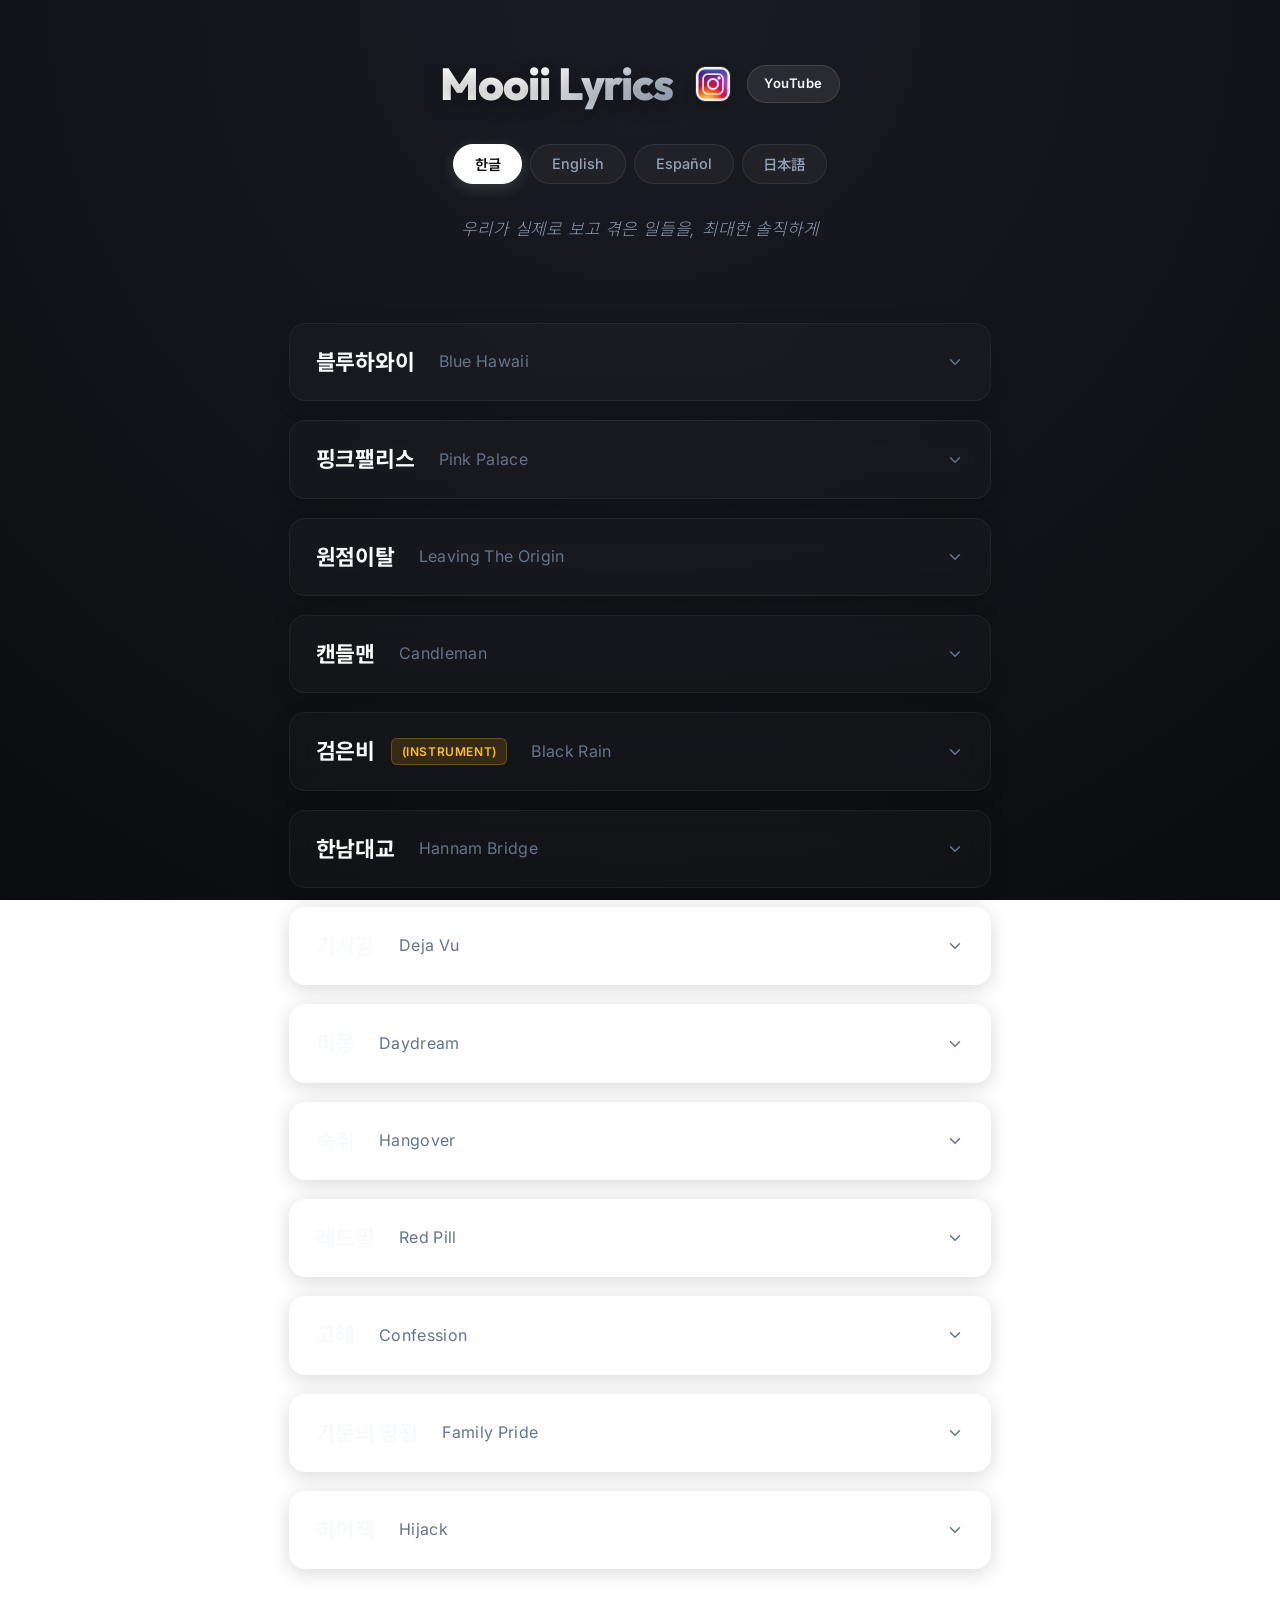
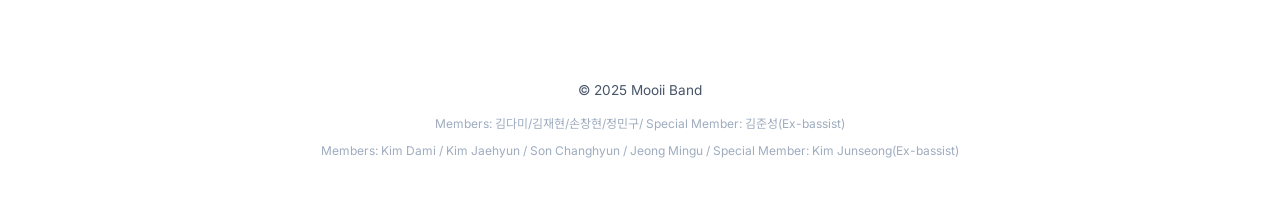
==== lyrics/index.html @ cfdd1d94 "Deploy MOOII EPK and lyrics site Co-Authored-By: Claude Sonnet 5.5 <noreply@anthropic.com>" ====
<!doctype html>
<html lang="ko">
  <head>
    <meta charset="UTF-8" />
    <meta name="viewport" content="width=device-width, initial-scale=1.0" />
    <title>Mooii Lyrics</title>
    <!-- Google Fonts for premium typography -->
    <link rel="preconnect" href="https://fonts.googleapis.com" />
    <link rel="preconnect" href="https://fonts.gstatic.com" crossorigin />
    <link
      href="https://fonts.googleapis.com/css2?family=Inter:wght@300;400;500;600;700&family=Outfit:wght@400;500;700;800&family=Noto+Sans+KR:wght@300;400;500;700&family=Noto+Sans+JP:wght@300;400;500;700&display=swap"
      rel="stylesheet" />
    <link rel="stylesheet" href="style.css" />
  </head>
  <body>
    <header>
      <div class="header-inner">
        <h1>Mooii Lyrics</h1>
        <a
          href="https://www.instagram.com/bandthemooii/"
          class="insta-link"
          target="_blank"
          aria-label="Mooii Instagram">
          <img src="../static/icon.avif" alt="Instagram" class="insta-img" />
        </a>
        <a
          href="https://www.youtube.com/@bandthemooii"
          class="youtube-link"
          target="_blank"
          aria-label="Mooii YouTube">
          YouTube
        </a>
      </div>
      <div class="lang-switch">
        <button data-lang="ko">한글</button>
        <button data-lang="en">English</button>
        <button data-lang="es">Español</button>
        <button data-lang="ja">日本語</button>
      </div>

      <!-- Band slogan that changes dynamically based on selected language -->
      <p id="slogan" class="slogan">
        우리가 실제로 보고 겪은 일들을, 최대한 솔직하게
      </p>
    </header>

    <main id="songs-list">
      <!-- 곡 리스트가 JS로 렌더링됩니다 -->
    </main>

    <footer>
      <p>© 2025 Mooii Band</p>
      <p class="footer-note">
        Members: 김다미/김재현/손창현/정민구/ Special Member: 김준성(Ex-bassist)
      </p>
      <p class="footer-note">
        Members: Kim Dami / Kim Jaehyun / Son Changhyun / Jeong
        Mingu / Special Member: Kim Junseong(Ex-bassist)
      </p>
    </footer>
    <script src="lyrics.js"></script>
  </body>
</html>
---- lyrics/style.css ----
/* Global Design Tokens & Base Styles */
* {
  box-sizing: border-box;
}

body {
  font-family:
    "Inter",
    "Noto Sans KR",
    "Noto Sans JP",
    -apple-system,
    BlinkMacSystemFont,
    Arial,
    sans-serif;
  background: radial-gradient(circle at top, #1a1c24 0%, #0b0c0f 100%);
  background-attachment: fixed;
  margin: 0;
  color: #e2e8f0;
  line-height: 1.6;
  -webkit-font-smoothing: antialiased;
}

/* Header & Navigation Styling */
header {
  position: relative;
  padding: 3rem 1.5rem 2rem 1.5rem;
  text-align: center;
  max-width: 800px;
  margin: 0 auto;
}

.header-inner {
  display: flex;
  flex-direction: row;
  align-items: center;
  justify-content: center;
  margin-bottom: 1.5rem;
  position: relative;
}

header h1 {
  font-family: "Outfit", sans-serif;
  margin: 0;
  font-size: 2.8rem;
  font-weight: 800;
  letter-spacing: -0.02em;
  background: linear-gradient(135deg, #ffffff 40%, #94a3b8 100%);
  -webkit-background-clip: text;
  -webkit-text-fill-color: transparent;
  text-shadow: 0 4px 20px rgba(0, 0, 0, 0.3);
}

/* Slogan Style */
.slogan {
  font-size: 1.05rem;
  color: #94a3b8;
  margin: 0.5rem 0 2rem 0;
  font-weight: 300;
  letter-spacing: 0.05em;
  font-style: italic;
  opacity: 0.95;
  animation: fadeIn 0.8s ease-in-out;
}

/* Instagram Logo Animation */
.insta-link {
  margin-left: 1.2rem;
  display: flex;
  align-items: center;
  justify-content: center;
  width: 42px;
  height: 42px;
  text-decoration: none;
  z-index: 10;
  transition: transform 0.3s cubic-bezier(0.175, 0.885, 0.32, 1.275);
}

.insta-img {
  width: 36px;
  height: 36px;
  border-radius: 10px;
  object-fit: cover;
  display: block;
  box-shadow: 0 4px 12px rgba(0, 0, 0, 0.25);
  border: 1px solid rgba(255, 255, 255, 0.1);
  transition: border-color 0.3s;
}

.insta-link:hover {
  transform: scale(1.15) rotate(-8deg);
}

.insta-link:hover .insta-img {
  border-color: rgba(255, 255, 255, 0.35);
}

.youtube-link {
  margin-left: 0.8rem;
  display: inline-flex;
  align-items: center;
  justify-content: center;
  padding: 0.45rem 1rem;
  font-size: 0.82rem;
  font-weight: 600;
  color: #f8fafc;
  text-decoration: none;
  background: rgba(255, 255, 255, 0.08);
  border: 1px solid rgba(255, 255, 255, 0.12);
  border-radius: 999px;
  letter-spacing: 0.04em;
  transition: transform 0.2s ease, background-color 0.2s ease, color 0.2s ease;
  font-family: inherit;
  white-space: nowrap;
}

.youtube-link:hover {
  background: rgba(255, 255, 255, 0.18);
  color: #ffffff;
  transform: translateY(-1px);
}

/* Language Switcher */
.lang-switch {
  display: flex;
  justify-content: center;
  gap: 0.5rem;
  margin-bottom: 2rem;
}

.lang-switch button {
  background: rgba(255, 255, 255, 0.04);
  color: #94a3b8;
  border: 1px solid rgba(255, 255, 255, 0.08);
  border-radius: 30px;
  padding: 0.55rem 1.3rem;
  font-size: 0.9rem;
  font-weight: 500;
  cursor: pointer;
  transition: all 0.25s ease;
  font-family: inherit;
}

.lang-switch button:hover {
  background: rgba(255, 255, 255, 0.08);
  color: #fff;
  border-color: rgba(255, 255, 255, 0.15);
}

.lang-switch button.active {
  background: #ffffff;
  color: #0f0f11;
  border-color: #ffffff;
  font-weight: 600;
  box-shadow: 0 4px 15px rgba(255, 255, 255, 0.15);
}

/* Premium Search Input Wrapper */
.search-wrap {
  max-width: 600px;
  margin: 0 auto 1.5rem auto;
  padding: 0 1rem;
}

.search-box {
  position: relative;
  display: flex;
  align-items: center;
  background: rgba(255, 255, 255, 0.03);
  border: 1px solid rgba(255, 255, 255, 0.08);
  border-radius: 12px;
  padding: 0 1.2rem;
  transition: all 0.3s ease;
  box-shadow: inset 0 2px 4px rgba(0, 0, 0, 0.2);
}

.search-box:focus-within {
  border-color: rgba(255, 255, 255, 0.25);
  background: rgba(255, 255, 255, 0.05);
  box-shadow:
    0 0 16px rgba(255, 255, 255, 0.03),
    inset 0 1px 2px rgba(0, 0, 0, 0.15);
}

.search-icon {
  color: #64748b;
  margin-right: 0.8rem;
  flex-shrink: 0;
  transition: color 0.3s;
}

.search-box:focus-within .search-icon {
  color: #94a3b8;
}

.search-box input {
  width: 100%;
  background: none;
  border: none;
  outline: none;
  color: #f1f5f9;
  font-size: 1rem;
  padding: 0.9rem 0;
  font-family: inherit;
}

.search-box input::placeholder {
  color: #64748b;
}

/* Main Container */
main {
  max-width: 750px;
  margin: 1rem auto 4rem auto;
  padding: 0 1.5rem;
}

/* No Results placeholder */
.no-results {
  text-align: center;
  padding: 3rem 1rem;
  color: #64748b;
  font-size: 1.1rem;
  border: 1px dashed rgba(255, 255, 255, 0.06);
  border-radius: 16px;
  background: rgba(255, 255, 255, 0.01);
}

/* Song Block Accordion (Glassmorphism) */
.song-block {
  background: rgba(255, 255, 255, 0.02);
  border: 1px solid rgba(255, 255, 255, 0.06);
  border-radius: 16px;
  margin-bottom: 1.2rem;
  cursor: pointer;
  transition: all 0.3s cubic-bezier(0.4, 0, 0.2, 1);
  overflow: hidden;
  box-shadow: 0 4px 20px rgba(0, 0, 0, 0.15);
  backdrop-filter: blur(12px);
  -webkit-backdrop-filter: blur(12px);
}

.song-block:hover {
  transform: translateY(-2px);
  background: rgba(255, 255, 255, 0.035);
  border-color: rgba(255, 255, 255, 0.12);
  box-shadow: 0 8px 30px rgba(0, 0, 0, 0.25);
}

.song-block.open {
  background: rgba(255, 255, 255, 0.03);
  border-color: rgba(255, 255, 255, 0.15);
  box-shadow: 0 12px 35px rgba(0, 0, 0, 0.3);
}

/* Song Header / Title Row */
.song-title {
  font-family: "Outfit", "Noto Sans KR", sans-serif;
  font-size: 1.35rem;
  font-weight: 700;
  padding: 1.3rem 1.6rem;
  display: flex;
  align-items: center;
  justify-content: space-between;
  gap: 1rem;
  user-select: none;
  transition: background 0.2s;
}

.title-main {
  display: flex;
  align-items: center;
  flex-wrap: wrap;
  gap: 0.6rem;
}

.title-text {
  color: #f8fafc;
  letter-spacing: -0.01em;
}

/* Instrumental Tag badge */
.instrument-tag {
  font-size: 0.75rem;
  font-weight: 600;
  text-transform: uppercase;
  letter-spacing: 0.05em;
  background: rgba(245, 158, 11, 0.15);
  color: #fbbf24;
  border: 1px solid rgba(245, 158, 11, 0.3);
  padding: 0.2rem 0.6rem;
  border-radius: 6px;
  margin-left: 0.4rem;
  font-family: "Inter", sans-serif;
  vertical-align: middle;
}

/* Subtitle (translated / alternative title) */
.song-title .subtitle {
  font-size: 1rem;
  color: #64748b;
  font-weight: 400;
  margin-right: auto;
  margin-left: 0.5rem;
  letter-spacing: 0.02em;
  font-family: "Inter", sans-serif;
}

/* Chevron Rotate Icon */
.toggle-icon {
  color: #64748b;
  display: flex;
  align-items: center;
  justify-content: center;
  transition:
    transform 0.3s cubic-bezier(0.4, 0, 0.2, 1),
    color 0.3s;
  flex-shrink: 0;
}

.song-block:hover .toggle-icon {
  color: #94a3b8;
}

.song-block.open .toggle-icon {
  transform: rotate(180deg);
  color: #f1f5f9;
}

/* Expanded Card Content Container */
.song-content {
  display: none;
  padding: 1.6rem 2rem 2.5rem 2rem;
  border-top: 1px solid rgba(255, 255, 255, 0.06);
  background: rgba(0, 0, 0, 0.15);
  animation: slideDown 0.35s cubic-bezier(0.4, 0, 0.2, 1);
}

.song-block.open .song-content {
  display: block;
}

/* Inner Sections (Credits, Theme, References) */
.song-credits {
  display: flex;
  flex-wrap: wrap;
  gap: 1.2rem;
  margin-bottom: 1.5rem;
  font-size: 0.88rem;
  color: #94a3b8;
  border-bottom: 1px solid rgba(255, 255, 255, 0.04);
  padding-bottom: 1rem;
}

.credit-item strong {
  color: #cbd5e1;
  font-weight: 600;
  margin-right: 0.3rem;
}

.song-section {
  margin-bottom: 1.8rem;
}

.song-section:last-of-type {
  margin-bottom: 0;
}

.section-label {
  font-size: 0.8rem;
  font-weight: 700;
  text-transform: uppercase;
  letter-spacing: 0.1em;
  color: #64748b;
  margin-bottom: 0.6rem;
}

/* Theme/Introduction Style */
.theme-text {
  font-size: 0.98rem;
  color: #cbd5e1;
  line-height: 1.6;
  white-space: pre-wrap;
}

/* References Badges */
.ref-tags {
  display: flex;
  flex-wrap: wrap;
  gap: 0.5rem;
  margin-top: 0.4rem;
}

.ref-tag {
  font-size: 0.82rem;
  background: rgba(255, 255, 255, 0.03);
  border: 1px solid rgba(255, 255, 255, 0.07);
  padding: 0.3rem 0.75rem;
  border-radius: 8px;
  color: #94a3b8;
  transition: all 0.2s ease;
}

.ref-tag:hover {
  background: rgba(255, 255, 255, 0.07);
  color: #f1f5f9;
  border-color: rgba(255, 255, 255, 0.15);
}

/* Lyrics Section Styling */
.lyrics-section {
  border-top: 1px solid rgba(255, 255, 255, 0.04);
  padding-top: 1.6rem;
  margin-top: 1.6rem;
}

.lyrics-text {
  font-size: 1.08rem;
  line-height: 1.85;
  color: #e2e8f0;
  white-space: pre-line;
  text-align: left;
  letter-spacing: 0.02em;
  padding-left: 0.5rem;
}

/* Animation Keys */
@keyframes fadeIn {
  from {
    opacity: 0;
    transform: translateY(4px);
  }
  to {
    opacity: 1;
    transform: translateY(0);
  }
}

@keyframes slideDown {
  from {
    opacity: 0;
    transform: translateY(-8px);
  }
  to {
    opacity: 1;
    transform: translateY(0);
  }
}

/* Footer Styling */
footer {
  text-align: center;
  color: #475569;
  font-size: 0.85rem;
  margin: 4rem 0 3rem 0;
  border-top: 1px solid rgba(255, 255, 255, 0.03);
  padding-top: 2rem;
}

.footer-note {
  color: #94a3b8;
  font-size: 0.75rem;
  margin: 0.6rem auto 0;
  max-width: 680px;
  line-height: 1.45;
  opacity: 0.9;
}

/* Responsive Rules for Small Devices */
@media (max-width: 650px) {
  header {
    padding: 2rem 1rem 1rem 1rem;
  }

  header h1 {
    font-size: 2.1rem;
  }

  .slogan {
    font-size: 0.95rem;
    margin-bottom: 1.5rem;
  }

  .lang-switch {
    gap: 0.3rem;
    margin-bottom: 1.5rem;
  }

  .lang-switch button {
    padding: 0.45rem 0.9rem;
    font-size: 0.82rem;
  }

  main {
    padding: 0 0.8rem;
    margin-top: 0.5rem;
  }

  .song-title {
    font-size: 1.15rem;
    padding: 1.1rem;
    flex-wrap: wrap;
    align-items: center;
  }

  .song-title .subtitle {
    font-size: 0.88rem;
    width: 100%;
    margin-top: 0.2rem;
    color: #64748b;
  }

  .song-content {
    padding: 1.2rem 1.2rem 1.8rem 1.2rem;
  }

  .lyrics-text {
    font-size: 1rem;
    line-height: 1.75;
  }

  .insta-link {
    width: 36px;
    height: 36px;
    margin-left: 0.8rem;
  }

  .insta-img {
    width: 30px;
    height: 30px;
    border-radius: 8px;
  }
}
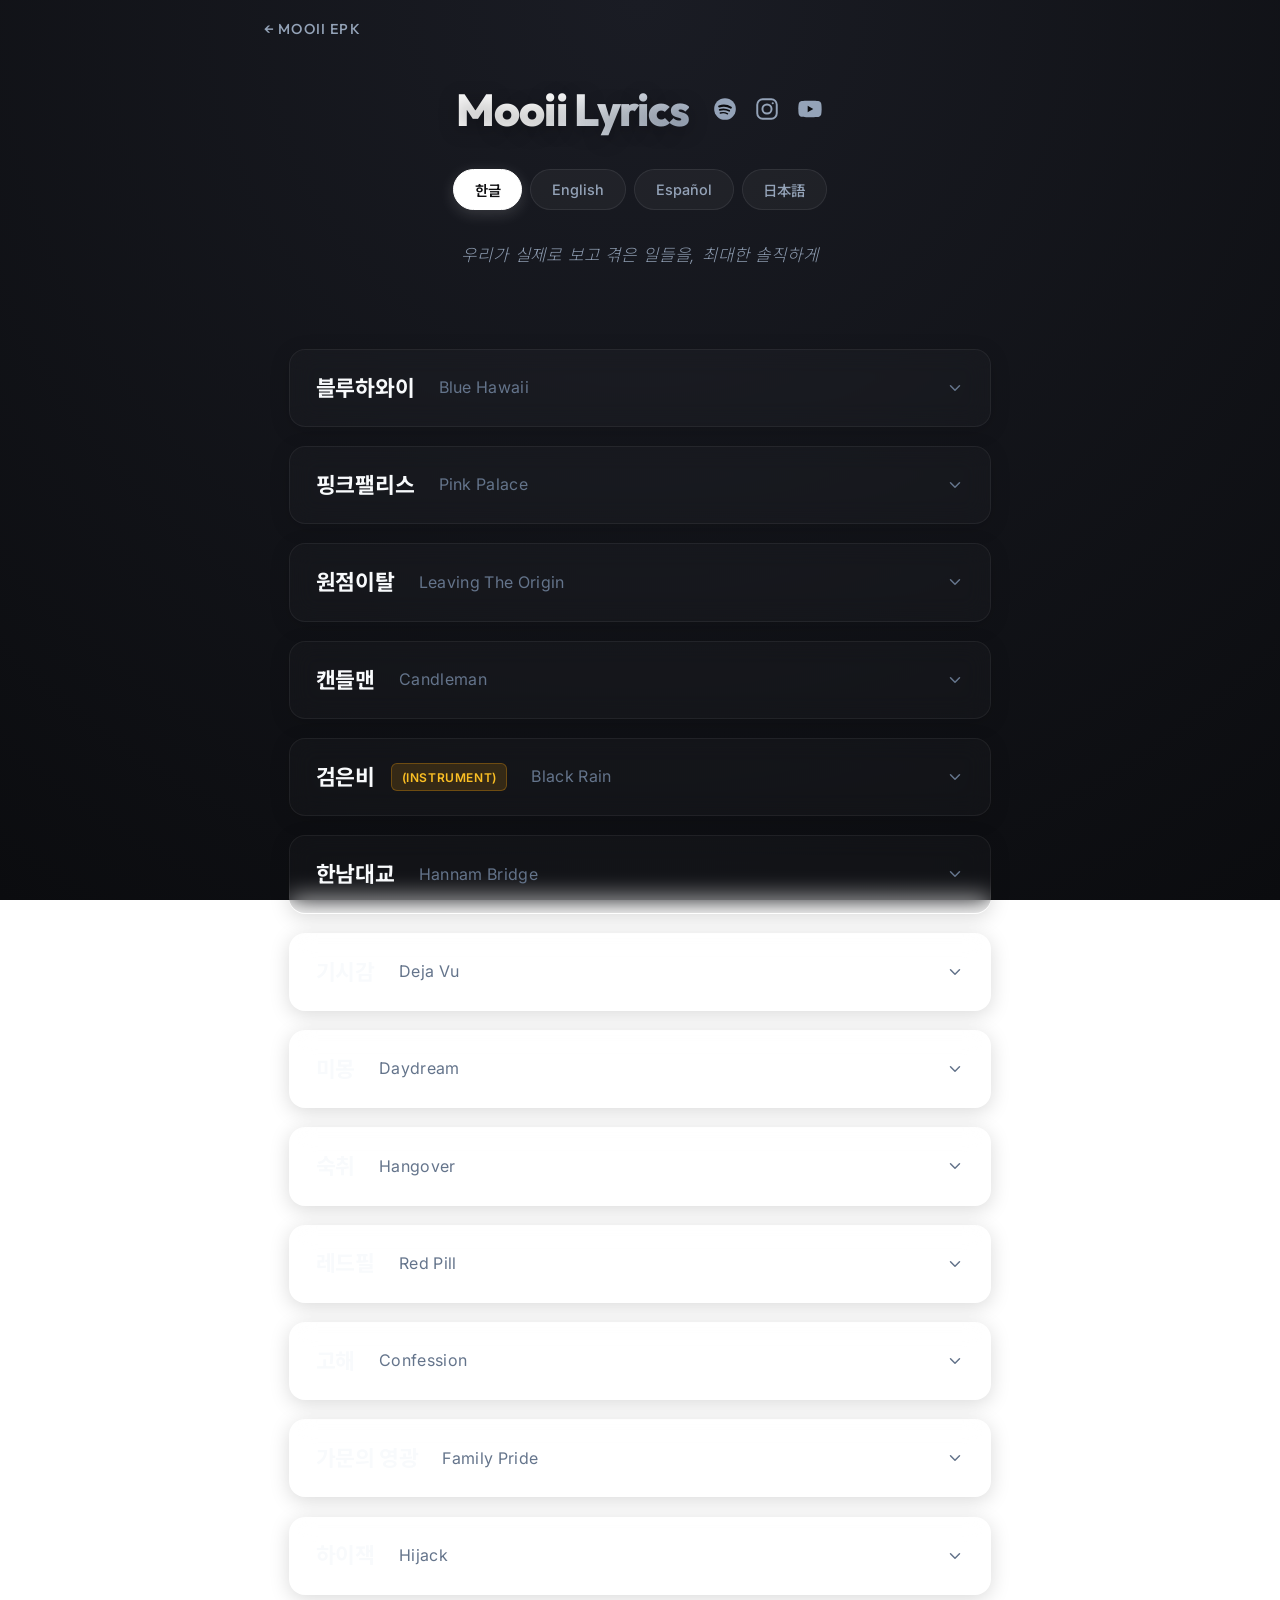
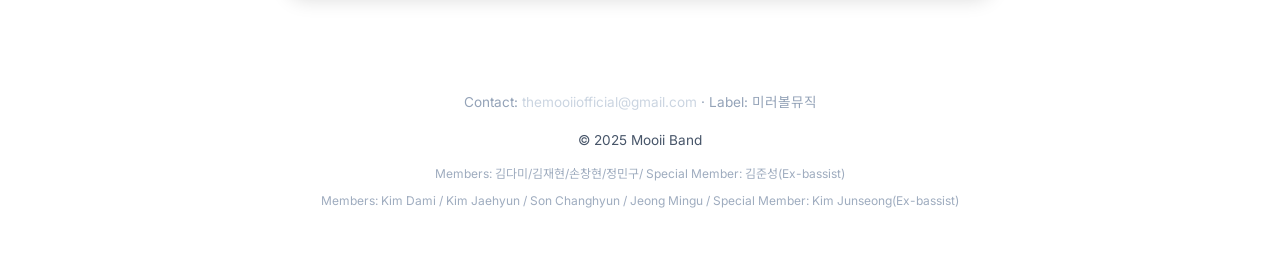
==== commit 774bd8c2: "표현 수정 및 앨범 커버 다운로드 가능" ====
--- a/lyrics/index.html
+++ b/lyrics/index.html
@@ -13,23 +13,35 @@
     <link rel="stylesheet" href="style.css" />
   </head>
   <body>
+    <nav class="top-nav">
+      <a href="../" class="epk-link">← MOOII EPK</a>
+    </nav>
     <header>
       <div class="header-inner">
         <h1>Mooii Lyrics</h1>
-        <a
-          href="https://www.instagram.com/bandthemooii/"
-          class="insta-link"
-          target="_blank"
-          aria-label="Mooii Instagram">
-          <img src="../static/icon.avif" alt="Instagram" class="insta-img" />
-        </a>
-        <a
-          href="https://www.youtube.com/@bandthemooii"
-          class="youtube-link"
-          target="_blank"
-          aria-label="Mooii YouTube">
-          YouTube
-        </a>
+        <div class="social-icons">
+          <a href="https://open.spotify.com/artist/7vKfQwSMeLaGUwXzasgpwv" target="_blank" rel="noopener" aria-label="Spotify" title="Spotify">
+            <svg viewBox="0 0 24 24" width="26" height="26" fill="none" stroke="currentColor" stroke-width="2" stroke-linecap="round" aria-hidden="true">
+              <circle cx="12" cy="12" r="10" fill="currentColor" stroke="none" />
+              <path d="M6.6 9.6c3.6-1.1 7.6-.8 10.8 1.1" stroke="#0b0c0f" stroke-width="1.9" />
+              <path d="M7.1 12.8c3-.9 6.1-.6 8.8.9" stroke="#0b0c0f" stroke-width="1.6" />
+              <path d="M7.7 15.7c2.4-.7 4.6-.4 6.7.7" stroke="#0b0c0f" stroke-width="1.3" />
+            </svg>
+          </a>
+          <a href="https://www.instagram.com/bandthemooii/" target="_blank" rel="noopener" aria-label="Instagram" title="Instagram">
+            <svg viewBox="0 0 24 24" width="26" height="26" fill="none" stroke="currentColor" stroke-width="1.8" aria-hidden="true">
+              <rect x="3" y="3" width="18" height="18" rx="5" />
+              <circle cx="12" cy="12" r="4.2" />
+              <circle cx="17.3" cy="6.7" r="1" fill="currentColor" stroke="none" />
+            </svg>
+          </a>
+          <a href="https://www.youtube.com/@bandthemooii" target="_blank" rel="noopener" aria-label="YouTube" title="YouTube">
+            <svg viewBox="0 0 24 24" width="28" height="28" aria-hidden="true">
+              <path fill="currentColor" d="M21.6 7.2a2.5 2.5 0 0 0-1.8-1.8C18.2 5 12 5 12 5s-6.2 0-7.8.4A2.5 2.5 0 0 0 2.4 7.2C2 8.8 2 12 2 12s0 3.2.4 4.8a2.5 2.5 0 0 0 1.8 1.8C5.8 19 12 19 12 19s6.2 0 7.8-.4a2.5 2.5 0 0 0 1.8-1.8c.4-1.6.4-4.8.4-4.8s0-3.2-.4-4.8z" />
+              <path fill="#0b0c0f" d="M10 9.2v5.6l4.8-2.8z" />
+            </svg>
+          </a>
+        </div>
       </div>
       <div class="lang-switch">
         <button data-lang="ko">한글</button>
@@ -49,6 +61,11 @@
     </main>
 
     <footer>
+      <p class="footer-contact">
+        Contact:
+        <a href="mailto:themooiiofficial@gmail.com">themooiiofficial@gmail.com</a>
+        · Label: 미러볼뮤직
+      </p>
       <p>© 2025 Mooii Band</p>
       <p class="footer-note">
         Members: 김다미/김재현/손창현/정민구/ Special Member: 김준성(Ex-bassist)
--- a/lyrics/style.css
+++ b/lyrics/style.css
@@ -20,10 +20,31 @@
   -webkit-font-smoothing: antialiased;
 }
 
+/* Top link back to EPK */
+.top-nav {
+  max-width: 800px;
+  margin: 0 auto;
+  padding: 1rem 1.5rem 0 1.5rem;
+}
+
+.epk-link {
+  font-family: "Outfit", sans-serif;
+  font-size: 0.9rem;
+  font-weight: 500;
+  letter-spacing: 0.08em;
+  color: #94a3b8;
+  text-decoration: none;
+  transition: color 0.2s;
+}
+
+.epk-link:hover {
+  color: #ffffff;
+}
+
 /* Header & Navigation Styling */
 header {
   position: relative;
-  padding: 3rem 1.5rem 2rem 1.5rem;
+  padding: 2rem 1.5rem 2rem 1.5rem;
   text-align: center;
   max-width: 800px;
   margin: 0 auto;
@@ -62,61 +83,23 @@
   animation: fadeIn 0.8s ease-in-out;
 }
 
-/* Instagram Logo Animation */
-.insta-link {
-  margin-left: 1.2rem;
-  display: flex;
+/* Social Icons (same look as EPK) */
+.social-icons {
+  margin-left: 1.4rem;
+  display: flex;
+  gap: 1rem;
   align-items: center;
-  justify-content: center;
-  width: 42px;
-  height: 42px;
-  text-decoration: none;
-  z-index: 10;
-  transition: transform 0.3s cubic-bezier(0.175, 0.885, 0.32, 1.275);
-}
-
-.insta-img {
-  width: 36px;
-  height: 36px;
-  border-radius: 10px;
-  object-fit: cover;
-  display: block;
-  box-shadow: 0 4px 12px rgba(0, 0, 0, 0.25);
-  border: 1px solid rgba(255, 255, 255, 0.1);
-  transition: border-color 0.3s;
-}
-
-.insta-link:hover {
-  transform: scale(1.15) rotate(-8deg);
-}
-
-.insta-link:hover .insta-img {
-  border-color: rgba(255, 255, 255, 0.35);
-}
-
-.youtube-link {
-  margin-left: 0.8rem;
+}
+
+.social-icons a {
   display: inline-flex;
-  align-items: center;
-  justify-content: center;
-  padding: 0.45rem 1rem;
-  font-size: 0.82rem;
-  font-weight: 600;
+  color: #94a3b8;
+  transition: color 0.2s ease, transform 0.2s ease;
+}
+
+.social-icons a:hover {
   color: #f8fafc;
-  text-decoration: none;
-  background: rgba(255, 255, 255, 0.08);
-  border: 1px solid rgba(255, 255, 255, 0.12);
-  border-radius: 999px;
-  letter-spacing: 0.04em;
-  transition: transform 0.2s ease, background-color 0.2s ease, color 0.2s ease;
-  font-family: inherit;
-  white-space: nowrap;
-}
-
-.youtube-link:hover {
-  background: rgba(255, 255, 255, 0.18);
-  color: #ffffff;
-  transform: translateY(-1px);
+  transform: translateY(-2px);
 }
 
 /* Language Switcher */
@@ -407,7 +390,7 @@
 }
 
 /* Lyrics Section Styling */
-.lyrics-section {
+.lyrics-section + .theme-section {
   border-top: 1px solid rgba(255, 255, 255, 0.04);
   padding-top: 1.6rem;
   margin-top: 1.6rem;
@@ -456,6 +439,21 @@
   padding-top: 2rem;
 }
 
+.footer-contact {
+  color: #94a3b8;
+  margin: 0 0 1rem;
+}
+
+.footer-contact a {
+  color: #cbd5e1;
+  text-decoration: none;
+}
+
+.footer-contact a:hover {
+  color: #ffffff;
+  text-decoration: underline;
+}
+
 .footer-note {
   color: #94a3b8;
   font-size: 0.75rem;
@@ -518,15 +516,8 @@
     line-height: 1.75;
   }
 
-  .insta-link {
-    width: 36px;
-    height: 36px;
+  .social-icons {
     margin-left: 0.8rem;
-  }
-
-  .insta-img {
-    width: 30px;
-    height: 30px;
-    border-radius: 8px;
-  }
-}
+    gap: 0.7rem;
+  }
+}
